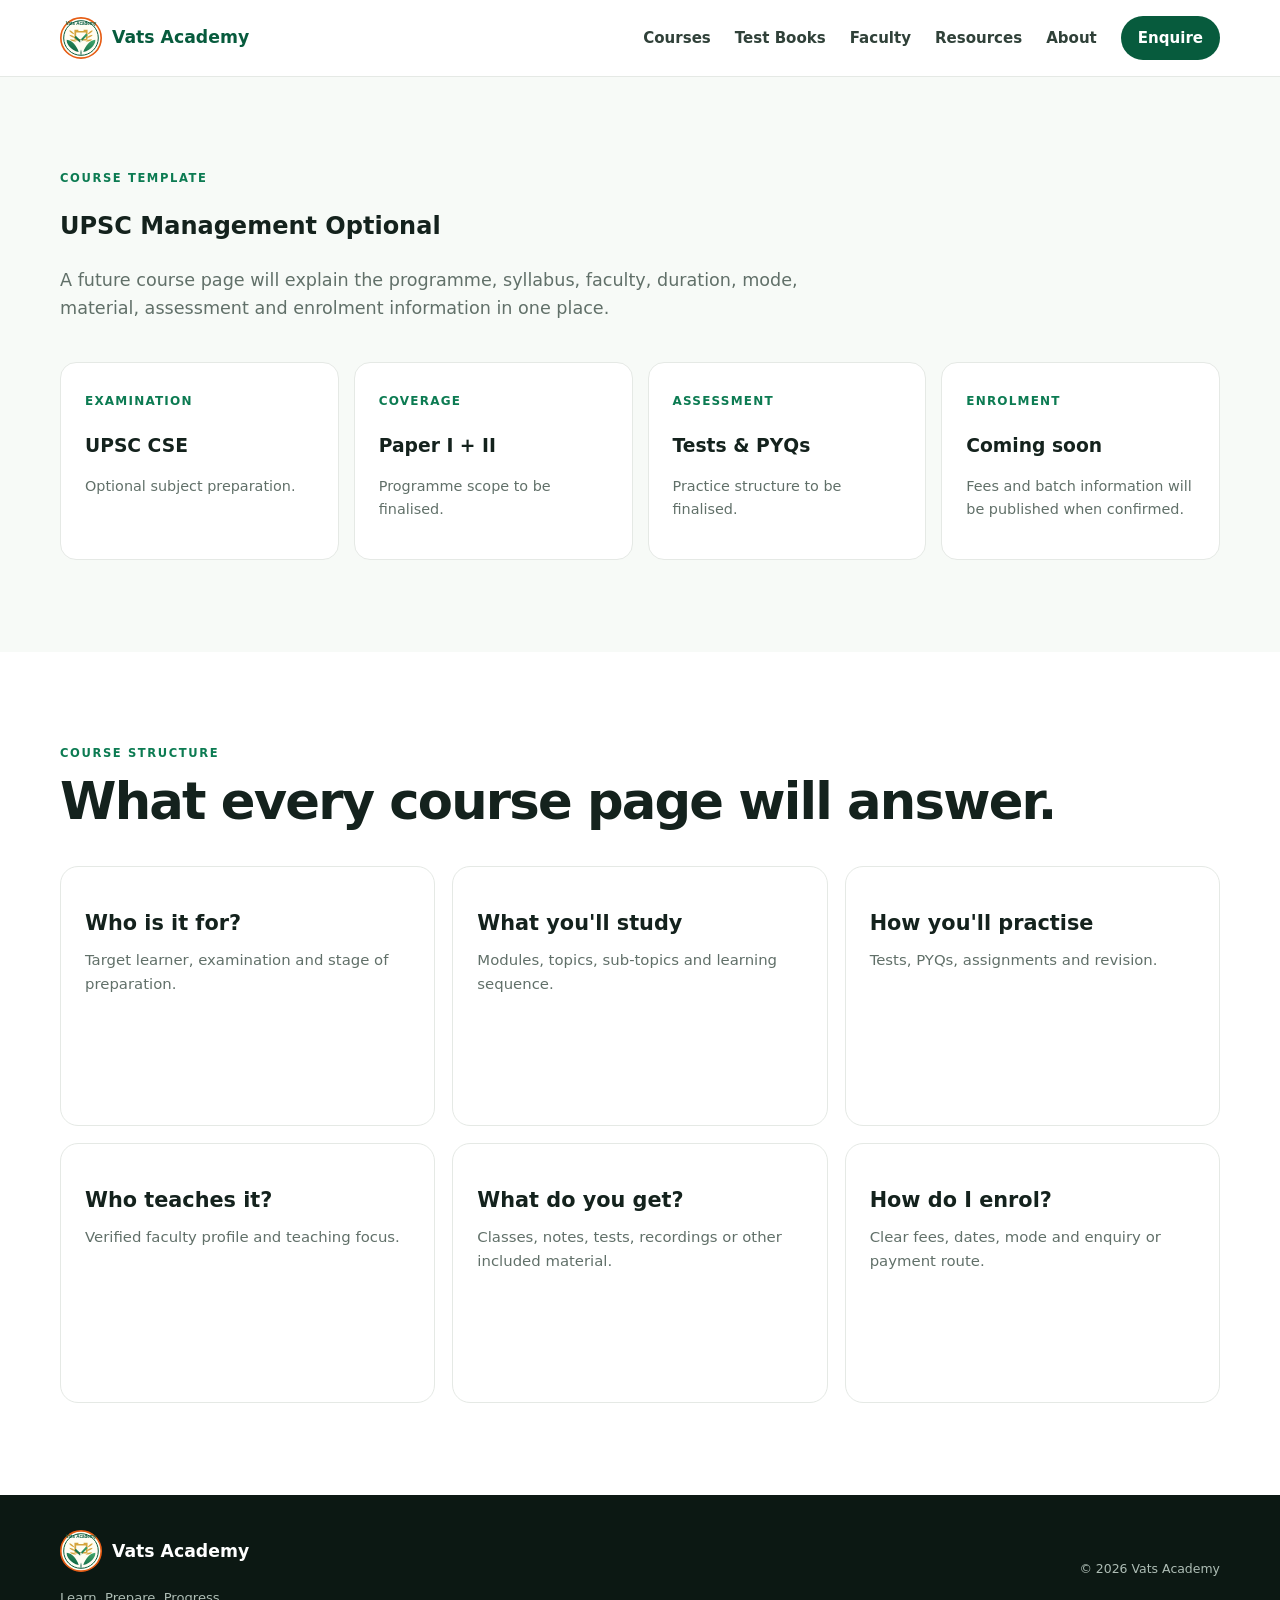
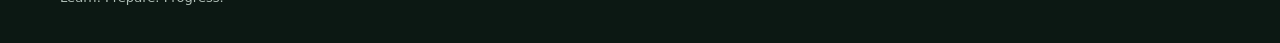
==== course.html @ e96b4181 "Add reusable course detail template" ====
<!doctype html><html lang="en"><head><meta charset="utf-8"><meta name="viewport" content="width=device-width,initial-scale=1"><meta name="description" content="Vats Academy course detail template."><title>Course | Vats Academy</title><link rel="icon" href="assets/logo.svg"><link rel="stylesheet" href="css/styles.css"></head><body><header class="site-header"><div class="container nav-wrap"><a class="brand" href="index.html"><img src="assets/logo.svg" alt="Vats Academy logo"><span>Vats Academy</span></a><nav class="nav" style="display:flex"><a href="courses.html">Courses</a><a href="tests.html">Test Books</a><a href="faculty.html">Faculty</a><a href="resources.html">Resources</a><a href="about.html">About</a><a class="nav-cta" href="contact.html">Enquire</a></nav></div></header><main><section class="section alt"><div class="container"><p class="eyebrow">Course template</p><h1>UPSC Management Optional</h1><p style="max-width:760px;color:var(--muted);font-size:1.1rem">A future course page will explain the programme, syllabus, faculty, duration, mode, material, assessment and enrolment information in one place.</p><div class="resource-grid" style="margin-top:40px"><article><span>Examination</span><h3>UPSC CSE</h3><p>Optional subject preparation.</p></article><article><span>Coverage</span><h3>Paper I + II</h3><p>Programme scope to be finalised.</p></article><article><span>Assessment</span><h3>Tests & PYQs</h3><p>Practice structure to be finalised.</p></article><article><span>Enrolment</span><h3>Coming soon</h3><p>Fees and batch information will be published when confirmed.</p></article></div></div></section><section class="section"><div class="container"><div class="section-head"><div><p class="eyebrow">Course structure</p><h2>What every course page will answer.</h2></div></div><div class="course-grid"><article class="course-card"><h3>Who is it for?</h3><p>Target learner, examination and stage of preparation.</p></article><article class="course-card"><h3>What you'll study</h3><p>Modules, topics, sub-topics and learning sequence.</p></article><article class="course-card"><h3>How you'll practise</h3><p>Tests, PYQs, assignments and revision.</p></article><article class="course-card"><h3>Who teaches it?</h3><p>Verified faculty profile and teaching focus.</p></article><article class="course-card"><h3>What do you get?</h3><p>Classes, notes, tests, recordings or other included material.</p></article><article class="course-card"><h3>How do I enrol?</h3><p>Clear fees, dates, mode and enquiry or payment route.</p></article></div></div></section></main><footer><div class="container footer-wrap"><div><a class="brand" href="index.html"><img src="assets/logo.svg" alt=""><span>Vats Academy</span></a><p>Learn. Prepare. Progress.</p></div><div><span>© 2026 Vats Academy</span></div></div></footer></body></html>
---- css/styles.css ----
:root{--green:#075b3d;--green-2:#0c7b52;--gold:#d7a83f;--cream:#fffaf0;--ink:#14221d;--muted:#617069;--line:#e5e9e5;--white:#fff;--dark:#10231c;--shadow:0 18px 50px rgba(16,35,28,.09)}*{box-sizing:border-box}html{scroll-behavior:smooth}body{margin:0;color:var(--ink);font-family:Inter,ui-sans-serif,system-ui,-apple-system,BlinkMacSystemFont,"Segoe UI",sans-serif;line-height:1.6;background:#fff}.container{width:min(1160px,calc(100% - 40px));margin:auto}.site-header{position:sticky;top:0;z-index:20;background:rgba(255,255,255,.92);backdrop-filter:blur(14px);border-bottom:1px solid var(--line)}.nav-wrap{height:76px;display:flex;align-items:center;justify-content:space-between}.brand{display:inline-flex;align-items:center;gap:10px;color:var(--green);font-weight:800;font-size:1.08rem;text-decoration:none}.brand img{width:42px;height:42px}.nav{display:flex;align-items:center;gap:24px}.nav a{color:#304139;text-decoration:none;font-size:.94rem;font-weight:600}.nav a:hover{color:var(--green)}.nav-cta{padding:10px 17px;border-radius:999px;background:var(--green);color:#fff!important}.menu-btn{display:none;border:0;background:none;font-size:1.5rem}.hero{background:radial-gradient(circle at 80% 25%,#edf8f1 0,transparent 35%),linear-gradient(180deg,#fff,#fbfdf9);padding:90px 0 85px}.hero-grid{display:grid;grid-template-columns:1.15fr .85fr;gap:70px;align-items:center}.eyebrow{text-transform:uppercase;letter-spacing:.14em;font-size:.72rem;font-weight:800;color:var(--green-2);margin:0 0 12px}.hero h1{font-size:clamp(3.3rem,7vw,6rem);line-height:.98;letter-spacing:-.055em;margin:0 0 25px}.hero h1 span{color:var(--green)}.hero-copy{font-size:1.2rem;color:var(--muted);max-width:640px}.hero-actions{display:flex;gap:12px;flex-wrap:wrap;margin:30px 0 22px}.btn{display:inline-flex;align-items:center;justify-content:center;text-decoration:none;border-radius:10px;padding:13px 20px;font-weight:800}.primary{background:var(--green);color:#fff}.secondary{border:1px solid #cbd7d0;color:var(--green);background:#fff}.hero-points{display:flex;gap:18px;flex-wrap:wrap;color:#53645c;font-size:.9rem}.hero-card{min-height:420px;border:1px solid #dfe9df;border-radius:34px;background:linear-gradient(145deg,#f9fff8,#e9f5ec);display:flex;flex-direction:column;align-items:center;justify-content:center;position:relative;overflow:hidden;box-shadow:var(--shadow)}.orbit{position:absolute;width:330px;height:330px;border:1px solid #bdd8c5;border-radius:50%}.hero-logo{width:230px;position:relative;filter:drop-shadow(0 14px 25px rgba(0,0,0,.12))}.hero-card p{position:relative;color:var(--green);font-weight:800;letter-spacing:.08em}.section{padding:92px 0}.section.alt{background:#f7faf7}.section-head{display:flex;justify-content:space-between;gap:40px;align-items:end;margin-bottom:38px}.section-head h2,.about h2,.enquire h2{font-size:clamp(2rem,4vw,3.2rem);line-height:1.05;letter-spacing:-.035em;margin:0}.section-head>p{max-width:470px;color:var(--muted);margin:0}.path-grid{display:grid;grid-template-columns:repeat(4,1fr);gap:16px}.path-card{min-height:280px;padding:26px;border-radius:18px;border:1px solid var(--line);background:#fff;display:flex;flex-direction:column;transition:.2s}.path-card:hover,.course-card:hover{transform:translateY(-3px);box-shadow:var(--shadow)}.path-no{font-size:.72rem;color:var(--gold);font-weight:900}.path-card h3{font-size:1.45rem;margin:65px 0 8px}.path-card p{color:var(--muted);font-size:.92rem;margin:0 0 20px}.path-card a{margin-top:auto;color:var(--green);font-weight:800;text-decoration:none}.filters{display:flex;gap:8px;flex-wrap:wrap;margin-bottom:25px}.filter{border:1px solid #d4ddd7;background:#fff;color:#43534c;border-radius:999px;padding:9px 14px;cursor:pointer;font-weight:700}.filter.active{background:var(--green);color:#fff;border-color:var(--green)}.course-grid{display:grid;grid-template-columns:repeat(3,1fr);gap:17px}.course-card{background:#fff;border:1px solid var(--line);border-radius:18px;padding:24px;min-height:260px;display:flex;flex-direction:column;transition:.2s}.course-card.hidden{display:none}.tag{font-size:.7rem;text-transform:uppercase;letter-spacing:.1em;font-weight:900;color:var(--green-2)}.course-card h3{font-size:1.3rem;margin:16px 0 8px}.course-card p{color:var(--muted);font-size:.93rem;margin:0}.card-foot{display:flex;justify-content:space-between;align-items:center;margin-top:auto;padding-top:22px;border-top:1px solid var(--line);font-size:.82rem}.card-foot a{color:var(--green);font-weight:800;text-decoration:none}.dark-section{background:var(--dark);color:#fff}.eyebrow.light{color:#d7e9d9}.test-grid{display:grid;grid-template-columns:1fr 1fr;gap:70px;align-items:center}.dark-section h2{font-size:clamp(2.2rem,4vw,3.6rem);line-height:1.05;letter-spacing:-.04em}.dark-section p{color:#c4d0ca;max-width:650px}.light-btn{background:#fff;color:var(--green);margin-top:18px}.test-stack{display:grid;gap:10px}.test-stack>div{display:grid;grid-template-columns:45px 1fr;column-gap:15px;padding:18px;border:1px solid rgba(255,255,255,.13);border-radius:14px;background:rgba(255,255,255,.04)}.test-stack strong{grid-row:span 2;color:var(--gold)}.test-stack span{font-weight:800}.test-stack small{color:#aebdb5}.faculty-placeholder{display:flex;align-items:center;gap:22px;border:1px dashed #cbd7d0;border-radius:20px;padding:30px;background:#fbfdfb}.avatar{width:70px;height:70px;border-radius:50%;background:#e8f2e9;color:var(--green);display:grid;place-items:center;font-weight:900}.faculty-placeholder h3{margin:0}.faculty-placeholder p{color:var(--muted);margin:4px 0 0}.resource-grid{display:grid;grid-template-columns:repeat(4,1fr);gap:15px}.resource-grid article{background:#fff;border:1px solid var(--line);border-radius:16px;padding:24px}.resource-grid span{color:var(--green-2);font-weight:900;font-size:.75rem;text-transform:uppercase;letter-spacing:.1em}.resource-grid h3{margin:18px 0 6px}.resource-grid p{color:var(--muted);font-size:.9rem}.about{background:var(--cream)}.about-grid{display:grid;grid-template-columns:1fr 1fr;gap:80px}.about-grid p{color:#53615a}.enquire{padding:70px 0}.enquire-box{border:1px solid #dce6de;border-radius:24px;padding:42px 48px;display:flex;justify-content:space-between;align-items:center;gap:30px;background:#f4faf4}.enquire-box p{color:var(--muted)}footer{background:#0c1813;color:#aebdb5;padding:35px 0}.footer-wrap{display:flex;justify-content:space-between;gap:30px;align-items:center}.footer-wrap .brand{color:#fff}.footer-wrap p{margin:7px 0 0;font-size:.82rem}.footer-wrap>div:last-child{display:flex;gap:25px;font-size:.78rem}@media(max-width:900px){.nav{display:none;position:absolute;top:76px;left:0;right:0;background:#fff;padding:18px 20px;border-bottom:1px solid var(--line);flex-direction:column;align-items:stretch}.nav.open{display:flex}.menu-btn{display:block}.hero-grid,.test-grid,.about-grid{grid-template-columns:1fr}.hero-card{min-height:300px}.path-grid{grid-template-columns:repeat(2,1fr)}.course-grid{grid-template-columns:repeat(2,1fr)}.resource-grid{grid-template-columns:repeat(2,1fr)}.section-head{display:block}.section-head>p{margin-top:16px}.enquire-box{display:block}.enquire-box .btn{margin-top:12px}}@media(max-width:600px){.container{width:min(100% - 28px,1160px)}.hero{padding:60px 0}.hero h1{font-size:3.2rem}.hero-card{min-height:260px}.path-grid,.course-grid,.resource-grid{grid-template-columns:1fr}.section{padding:65px 0}.footer-wrap,.footer-wrap>div:last-child{display:block}.footer-wrap>div:last-child span{display:block;margin-top:7px}.test-grid{gap:35px}}
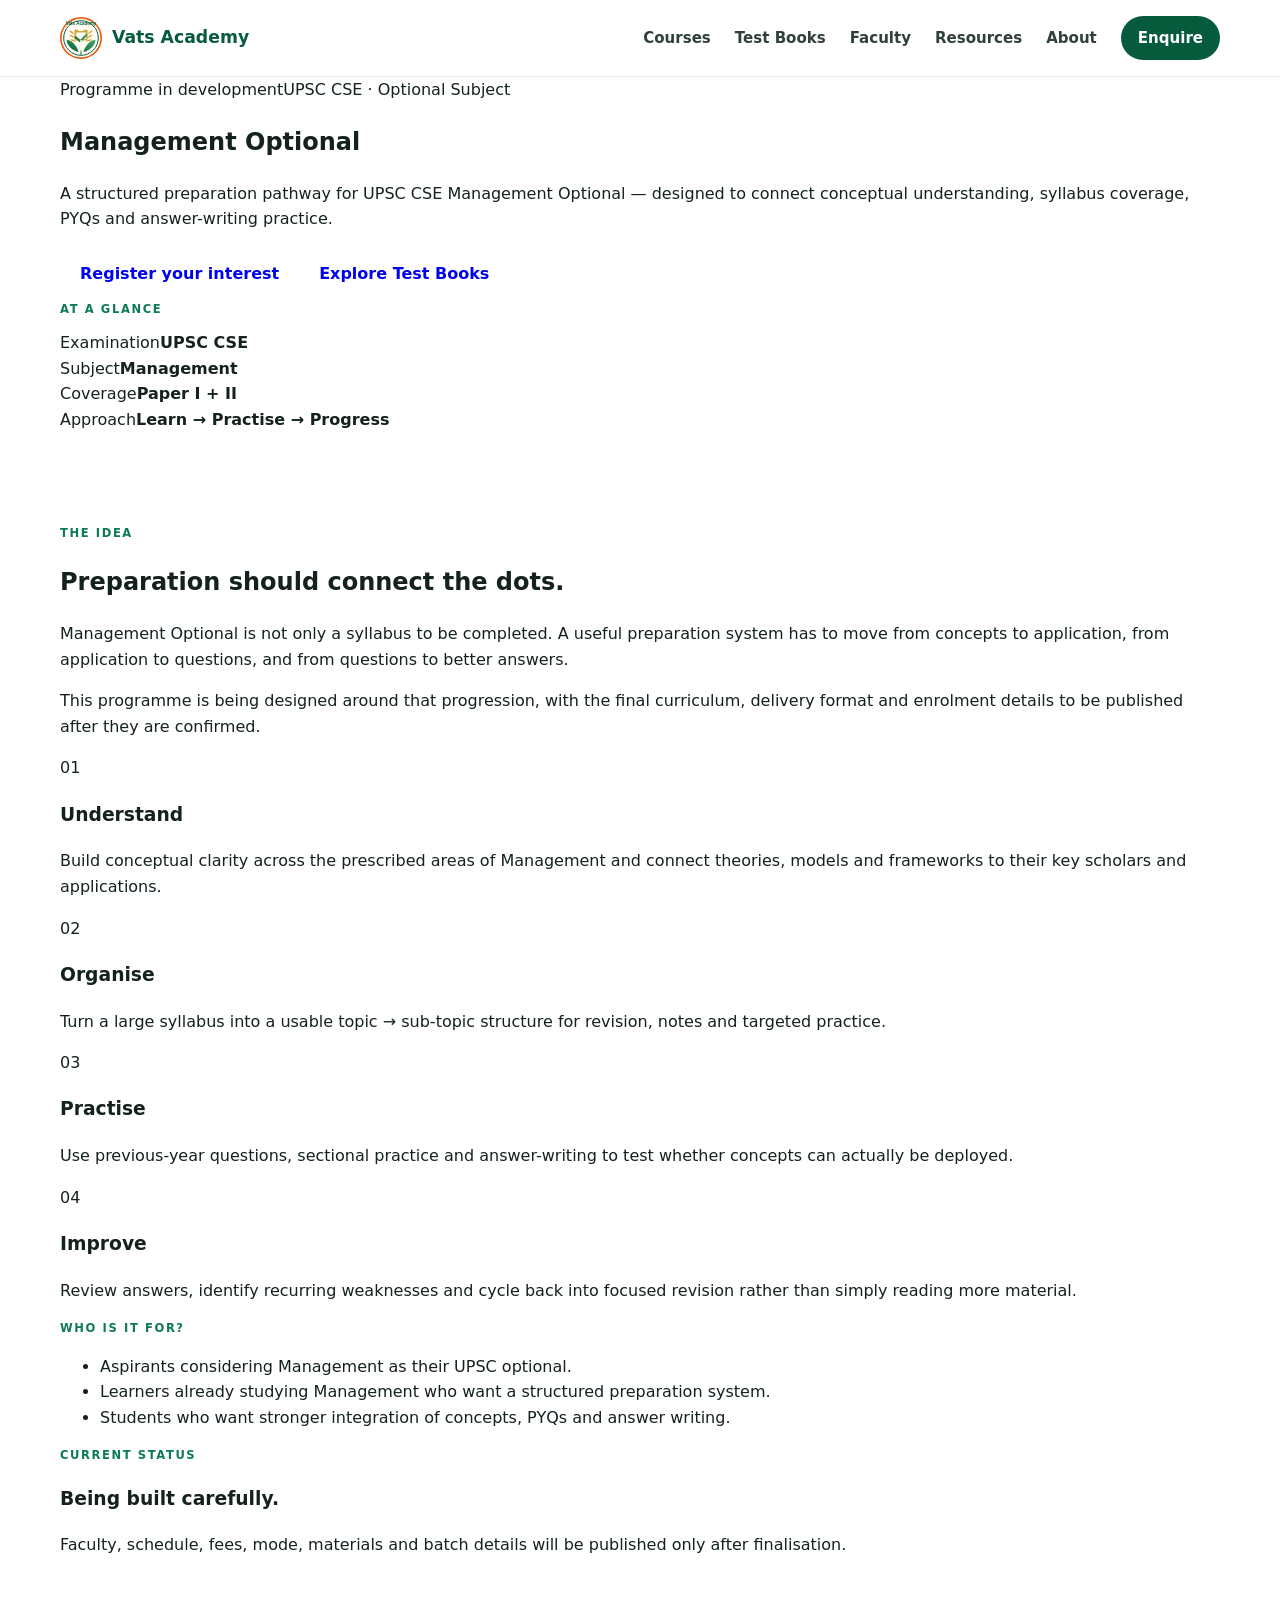
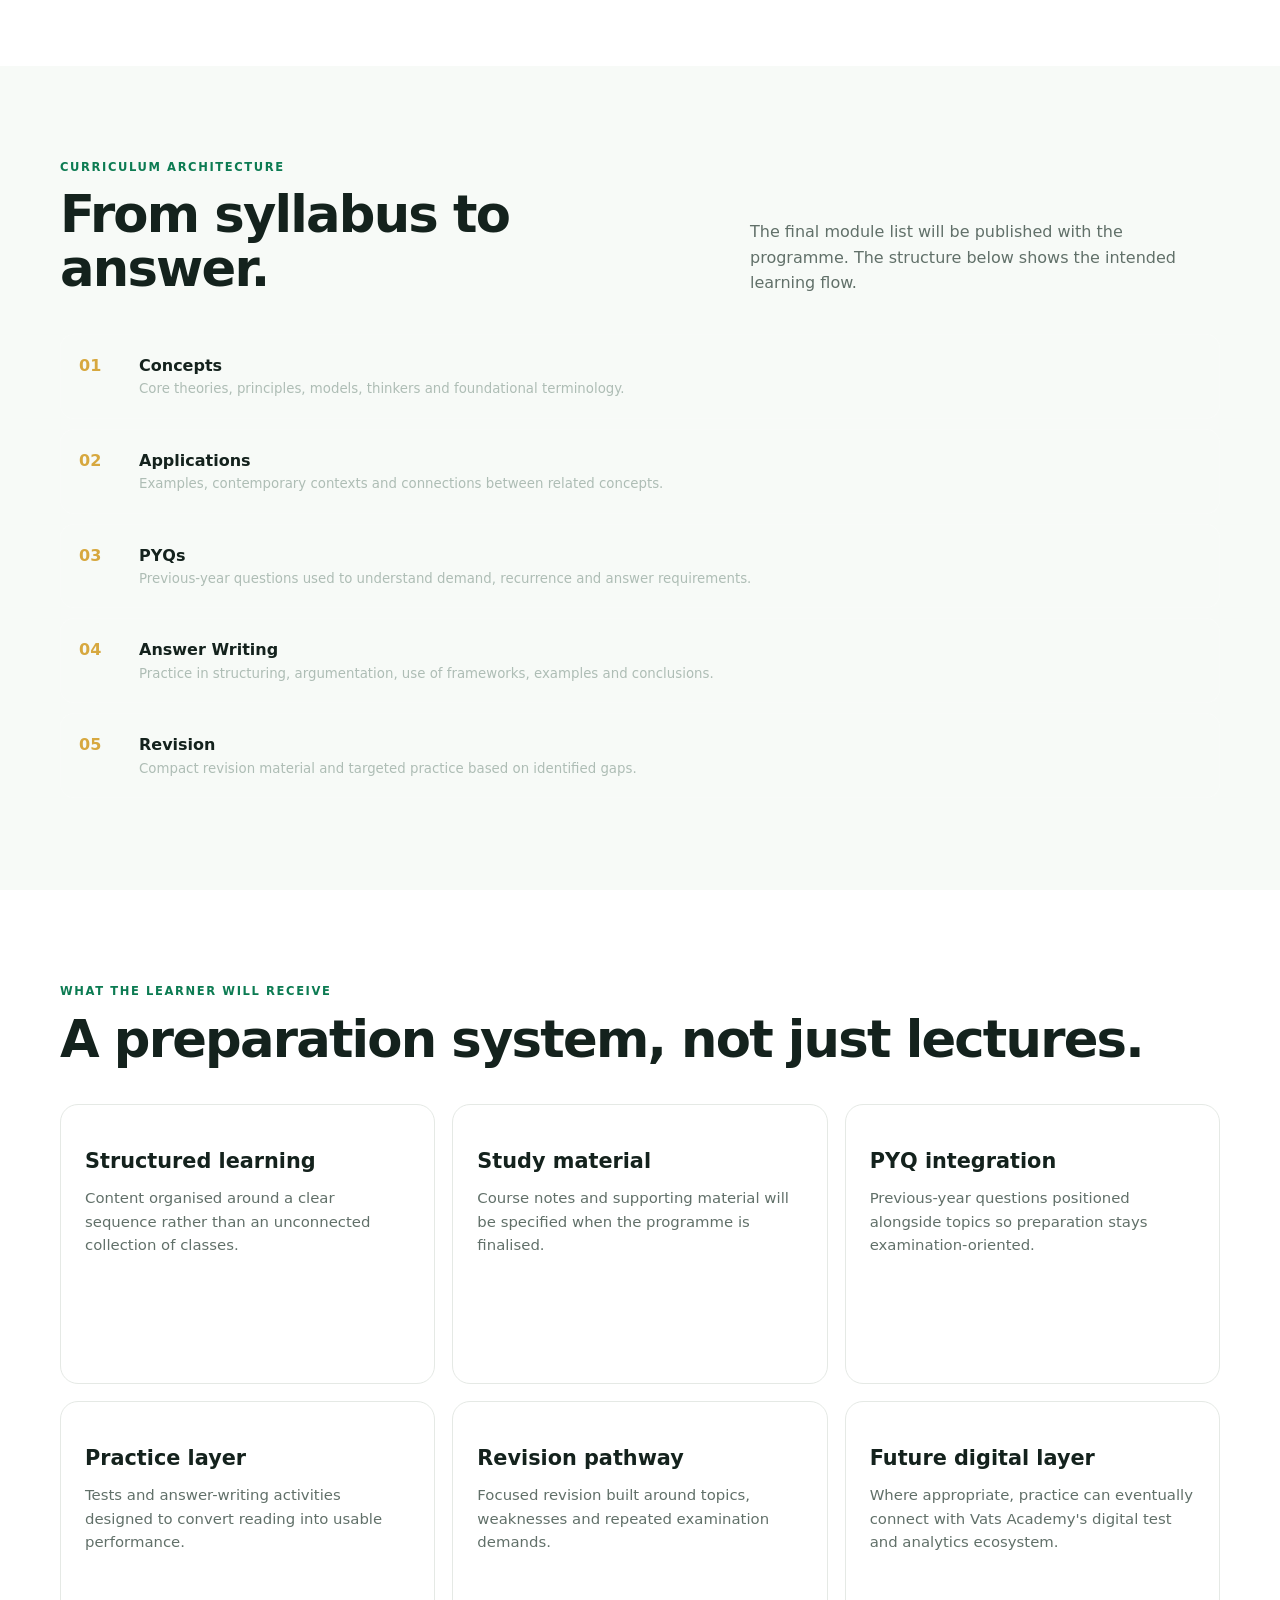
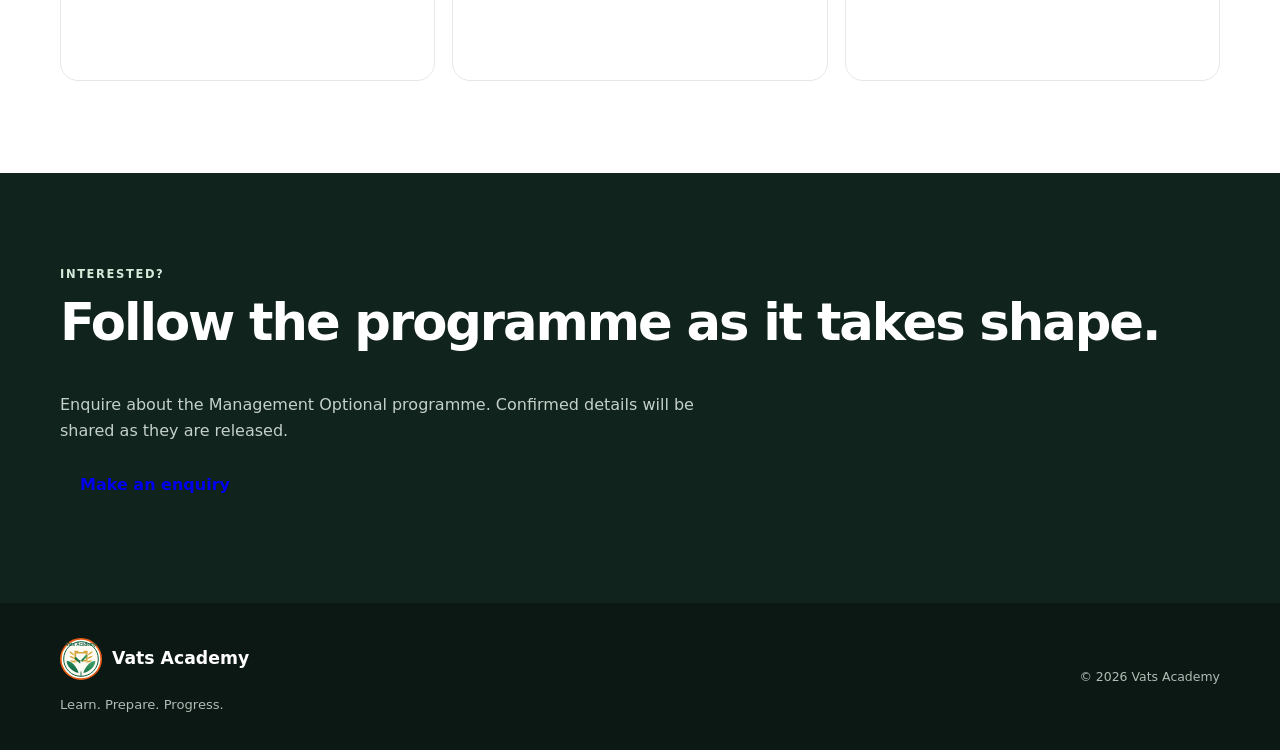
==== commit 7f5c626c: "Build polished Management Optional course product page" ====
--- a/course.html
+++ b/course.html
@@ -1 +1,85 @@
-<!doctype html><html lang="en"><head><meta charset="utf-8"><meta name="viewport" content="width=device-width,initial-scale=1"><meta name="description" content="Vats Academy course detail template."><title>Course | Vats Academy</title><link rel="icon" href="assets/logo.svg"><link rel="stylesheet" href="css/styles.css"></head><body><header class="site-header"><div class="container nav-wrap"><a class="brand" href="index.html"><img src="assets/logo.svg" alt="Vats Academy logo"><span>Vats Academy</span></a><nav class="nav" style="display:flex"><a href="courses.html">Courses</a><a href="tests.html">Test Books</a><a href="faculty.html">Faculty</a><a href="resources.html">Resources</a><a href="about.html">About</a><a class="nav-cta" href="contact.html">Enquire</a></nav></div></header><main><section class="section alt"><div class="container"><p class="eyebrow">Course template</p><h1>UPSC Management Optional</h1><p style="max-width:760px;color:var(--muted);font-size:1.1rem">A future course page will explain the programme, syllabus, faculty, duration, mode, material, assessment and enrolment information in one place.</p><div class="resource-grid" style="margin-top:40px"><article><span>Examination</span><h3>UPSC CSE</h3><p>Optional subject preparation.</p></article><article><span>Coverage</span><h3>Paper I + II</h3><p>Programme scope to be finalised.</p></article><article><span>Assessment</span><h3>Tests & PYQs</h3><p>Practice structure to be finalised.</p></article><article><span>Enrolment</span><h3>Coming soon</h3><p>Fees and batch information will be published when confirmed.</p></article></div></div></section><section class="section"><div class="container"><div class="section-head"><div><p class="eyebrow">Course structure</p><h2>What every course page will answer.</h2></div></div><div class="course-grid"><article class="course-card"><h3>Who is it for?</h3><p>Target learner, examination and stage of preparation.</p></article><article class="course-card"><h3>What you'll study</h3><p>Modules, topics, sub-topics and learning sequence.</p></article><article class="course-card"><h3>How you'll practise</h3><p>Tests, PYQs, assignments and revision.</p></article><article class="course-card"><h3>Who teaches it?</h3><p>Verified faculty profile and teaching focus.</p></article><article class="course-card"><h3>What do you get?</h3><p>Classes, notes, tests, recordings or other included material.</p></article><article class="course-card"><h3>How do I enrol?</h3><p>Clear fees, dates, mode and enquiry or payment route.</p></article></div></div></section></main><footer><div class="container footer-wrap"><div><a class="brand" href="index.html"><img src="assets/logo.svg" alt=""><span>Vats Academy</span></a><p>Learn. Prepare. Progress.</p></div><div><span>© 2026 Vats Academy</span></div></div></footer></body></html>+<!doctype html>
+<html lang="en">
+<head>
+<meta charset="utf-8">
+<meta name="viewport" content="width=device-width,initial-scale=1">
+<meta name="description" content="UPSC Management Optional course at Vats Academy.">
+<title>UPSC Management Optional | Vats Academy</title>
+<link rel="icon" href="assets/logo.svg">
+<link rel="stylesheet" href="css/styles.css">
+</head>
+<body>
+<header class="site-header"><div class="container nav-wrap">
+<a class="brand" href="index.html"><img src="assets/logo.svg" alt="Vats Academy logo"><span>Vats Academy</span></a>
+<nav class="nav" style="display:flex"><a href="courses.html">Courses</a><a href="tests.html">Test Books</a><a href="faculty.html">Faculty</a><a href="resources.html">Resources</a><a href="about.html">About</a><a class="nav-cta" href="contact.html">Enquire</a></nav>
+</div></header>
+
+<main>
+<section class="product-hero">
+<div class="container product-hero-grid">
+<div>
+<div class="product-kicker"><span class="status-pill">Programme in development</span><span>UPSC CSE · Optional Subject</span></div>
+<h1>Management Optional</h1>
+<p class="product-lead">A structured preparation pathway for UPSC CSE Management Optional — designed to connect conceptual understanding, syllabus coverage, PYQs and answer-writing practice.</p>
+<div class="product-actions"><a class="btn btn-primary" href="contact.html">Register your interest</a><a class="btn btn-ghost" href="tests.html">Explore Test Books</a></div>
+</div>
+<aside class="product-summary">
+<p class="eyebrow">At a glance</p>
+<div class="summary-row"><span>Examination</span><strong>UPSC CSE</strong></div>
+<div class="summary-row"><span>Subject</span><strong>Management</strong></div>
+<div class="summary-row"><span>Coverage</span><strong>Paper I + II</strong></div>
+<div class="summary-row"><span>Approach</span><strong>Learn → Practise → Progress</strong></div>
+</aside>
+</div>
+</section>
+
+<section class="section"><div class="container product-layout">
+<div class="product-main">
+<p class="eyebrow">The idea</p><h2>Preparation should connect the dots.</h2>
+<p>Management Optional is not only a syllabus to be completed. A useful preparation system has to move from concepts to application, from application to questions, and from questions to better answers.</p>
+<p>This programme is being designed around that progression, with the final curriculum, delivery format and enrolment details to be published after they are confirmed.</p>
+
+<div class="feature-grid">
+<article class="product-panel"><span class="panel-number">01</span><h3>Understand</h3><p>Build conceptual clarity across the prescribed areas of Management and connect theories, models and frameworks to their key scholars and applications.</p></article>
+<article class="product-panel"><span class="panel-number">02</span><h3>Organise</h3><p>Turn a large syllabus into a usable topic → sub-topic structure for revision, notes and targeted practice.</p></article>
+<article class="product-panel"><span class="panel-number">03</span><h3>Practise</h3><p>Use previous-year questions, sectional practice and answer-writing to test whether concepts can actually be deployed.</p></article>
+<article class="product-panel"><span class="panel-number">04</span><h3>Improve</h3><p>Review answers, identify recurring weaknesses and cycle back into focused revision rather than simply reading more material.</p></article>
+</div>
+</div>
+<aside class="product-side">
+<div class="side-card"><p class="eyebrow">Who is it for?</p><ul class="check-list"><li>Aspirants considering Management as their UPSC optional.</li><li>Learners already studying Management who want a structured preparation system.</li><li>Students who want stronger integration of concepts, PYQs and answer writing.</li></ul></div>
+<div class="side-card"><p class="eyebrow">Current status</p><h3>Being built carefully.</h3><p>Faculty, schedule, fees, mode, materials and batch details will be published only after finalisation.</p></div>
+</aside>
+</div></section>
+
+<section class="section alt"><div class="container">
+<div class="section-head"><div><p class="eyebrow">Curriculum architecture</p><h2>From syllabus to answer.</h2></div><p>The final module list will be published with the programme. The structure below shows the intended learning flow.</p></div>
+<div class="test-stack">
+<div><strong>01</strong><span>Concepts</span><small>Core theories, principles, models, thinkers and foundational terminology.</small></div>
+<div><strong>02</strong><span>Applications</span><small>Examples, contemporary contexts and connections between related concepts.</small></div>
+<div><strong>03</strong><span>PYQs</span><small>Previous-year questions used to understand demand, recurrence and answer requirements.</small></div>
+<div><strong>04</strong><span>Answer Writing</span><small>Practice in structuring, argumentation, use of frameworks, examples and conclusions.</small></div>
+<div><strong>05</strong><span>Revision</span><small>Compact revision material and targeted practice based on identified gaps.</small></div>
+</div>
+</div></section>
+
+<section class="section"><div class="container">
+<div class="section-head"><div><p class="eyebrow">What the learner will receive</p><h2>A preparation system, not just lectures.</h2></div></div>
+<div class="course-grid">
+<article class="course-card"><h3>Structured learning</h3><p>Content organised around a clear sequence rather than an unconnected collection of classes.</p></article>
+<article class="course-card"><h3>Study material</h3><p>Course notes and supporting material will be specified when the programme is finalised.</p></article>
+<article class="course-card"><h3>PYQ integration</h3><p>Previous-year questions positioned alongside topics so preparation stays examination-oriented.</p></article>
+<article class="course-card"><h3>Practice layer</h3><p>Tests and answer-writing activities designed to convert reading into usable performance.</p></article>
+<article class="course-card"><h3>Revision pathway</h3><p>Focused revision built around topics, weaknesses and repeated examination demands.</p></article>
+<article class="course-card"><h3>Future digital layer</h3><p>Where appropriate, practice can eventually connect with Vats Academy's digital test and analytics ecosystem.</p></article>
+</div>
+</div></section>
+
+<section class="section dark-section"><div class="container cta-band">
+<div><p class="eyebrow light">Interested?</p><h2>Follow the programme as it takes shape.</h2><p>Enquire about the Management Optional programme. Confirmed details will be shared as they are released.</p></div>
+<a class="btn btn-light" href="contact.html">Make an enquiry</a>
+</div></section>
+</main>
+<footer><div class="container footer-wrap"><div><a class="brand" href="index.html"><img src="assets/logo.svg" alt=""><span>Vats Academy</span></a><p>Learn. Prepare. Progress.</p></div><div><span>© 2026 Vats Academy</span></div></div></footer>
+<script src="js/app.js"></script>
+</body></html>
--- a/css/styles.css
+++ b/css/styles.css
@@ -1 +1 @@
-:root{--green:#075b3d;--green-2:#0c7b52;--gold:#d7a83f;--cream:#fffaf0;--ink:#14221d;--muted:#617069;--line:#e5e9e5;--white:#fff;--dark:#10231c;--shadow:0 18px 50px rgba(16,35,28,.09)}*{box-sizing:border-box}html{scroll-behavior:smooth}body{margin:0;color:var(--ink);font-family:Inter,ui-sans-serif,system-ui,-apple-system,BlinkMacSystemFont,"Segoe UI",sans-serif;line-height:1.6;background:#fff}.container{width:min(1160px,calc(100% - 40px));margin:auto}.site-header{position:sticky;top:0;z-index:20;background:rgba(255,255,255,.92);backdrop-filter:blur(14px);border-bottom:1px solid var(--line)}.nav-wrap{height:76px;display:flex;align-items:center;justify-content:space-between}.brand{display:inline-flex;align-items:center;gap:10px;color:var(--green);font-weight:800;font-size:1.08rem;text-decoration:none}.brand img{width:42px;height:42px}.nav{display:flex;align-items:center;gap:24px}.nav a{color:#304139;text-decoration:none;font-size:.94rem;font-weight:600}.nav a:hover{color:var(--green)}.nav-cta{padding:10px 17px;border-radius:999px;background:var(--green);color:#fff!important}.menu-btn{display:none;border:0;background:none;font-size:1.5rem}.hero{background:radial-gradient(circle at 80% 25%,#edf8f1 0,transparent 35%),linear-gradient(180deg,#fff,#fbfdf9);padding:90px 0 85px}.hero-grid{display:grid;grid-template-columns:1.15fr .85fr;gap:70px;align-items:center}.eyebrow{text-transform:uppercase;letter-spacing:.14em;font-size:.72rem;font-weight:800;color:var(--green-2);margin:0 0 12px}.hero h1{font-size:clamp(3.3rem,7vw,6rem);line-height:.98;letter-spacing:-.055em;margin:0 0 25px}.hero h1 span{color:var(--green)}.hero-copy{font-size:1.2rem;color:var(--muted);max-width:640px}.hero-actions{display:flex;gap:12px;flex-wrap:wrap;margin:30px 0 22px}.btn{display:inline-flex;align-items:center;justify-content:center;text-decoration:none;border-radius:10px;padding:13px 20px;font-weight:800}.primary{background:var(--green);color:#fff}.secondary{border:1px solid #cbd7d0;color:var(--green);background:#fff}.hero-points{display:flex;gap:18px;flex-wrap:wrap;color:#53645c;font-size:.9rem}.hero-card{min-height:420px;border:1px solid #dfe9df;border-radius:34px;background:linear-gradient(145deg,#f9fff8,#e9f5ec);display:flex;flex-direction:column;align-items:center;justify-content:center;position:relative;overflow:hidden;box-shadow:var(--shadow)}.orbit{position:absolute;width:330px;height:330px;border:1px solid #bdd8c5;border-radius:50%}.hero-logo{width:230px;position:relative;filter:drop-shadow(0 14px 25px rgba(0,0,0,.12))}.hero-card p{position:relative;color:var(--green);font-weight:800;letter-spacing:.08em}.section{padding:92px 0}.section.alt{background:#f7faf7}.section-head{display:flex;justify-content:space-between;gap:40px;align-items:end;margin-bottom:38px}.section-head h2,.about h2,.enquire h2{font-size:clamp(2rem,4vw,3.2rem);line-height:1.05;letter-spacing:-.035em;margin:0}.section-head>p{max-width:470px;color:var(--muted);margin:0}.path-grid{display:grid;grid-template-columns:repeat(4,1fr);gap:16px}.path-card{min-height:280px;padding:26px;border-radius:18px;border:1px solid var(--line);background:#fff;display:flex;flex-direction:column;transition:.2s}.path-card:hover,.course-card:hover{transform:translateY(-3px);box-shadow:var(--shadow)}.path-no{font-size:.72rem;color:var(--gold);font-weight:900}.path-card h3{font-size:1.45rem;margin:65px 0 8px}.path-card p{color:var(--muted);font-size:.92rem;margin:0 0 20px}.path-card a{margin-top:auto;color:var(--green);font-weight:800;text-decoration:none}.filters{display:flex;gap:8px;flex-wrap:wrap;margin-bottom:25px}.filter{border:1px solid #d4ddd7;background:#fff;color:#43534c;border-radius:999px;padding:9px 14px;cursor:pointer;font-weight:700}.filter.active{background:var(--green);color:#fff;border-color:var(--green)}.course-grid{display:grid;grid-template-columns:repeat(3,1fr);gap:17px}.course-card{background:#fff;border:1px solid var(--line);border-radius:18px;padding:24px;min-height:260px;display:flex;flex-direction:column;transition:.2s}.course-card.hidden{display:none}.tag{font-size:.7rem;text-transform:uppercase;letter-spacing:.1em;font-weight:900;color:var(--green-2)}.course-card h3{font-size:1.3rem;margin:16px 0 8px}.course-card p{color:var(--muted);font-size:.93rem;margin:0}.card-foot{display:flex;justify-content:space-between;align-items:center;margin-top:auto;padding-top:22px;border-top:1px solid var(--line);font-size:.82rem}.card-foot a{color:var(--green);font-weight:800;text-decoration:none}.dark-section{background:var(--dark);color:#fff}.eyebrow.light{color:#d7e9d9}.test-grid{display:grid;grid-template-columns:1fr 1fr;gap:70px;align-items:center}.dark-section h2{font-size:clamp(2.2rem,4vw,3.6rem);line-height:1.05;letter-spacing:-.04em}.dark-section p{color:#c4d0ca;max-width:650px}.light-btn{background:#fff;color:var(--green);margin-top:18px}.test-stack{display:grid;gap:10px}.test-stack>div{display:grid;grid-template-columns:45px 1fr;column-gap:15px;padding:18px;border:1px solid rgba(255,255,255,.13);border-radius:14px;background:rgba(255,255,255,.04)}.test-stack strong{grid-row:span 2;color:var(--gold)}.test-stack span{font-weight:800}.test-stack small{color:#aebdb5}.faculty-placeholder{display:flex;align-items:center;gap:22px;border:1px dashed #cbd7d0;border-radius:20px;padding:30px;background:#fbfdfb}.avatar{width:70px;height:70px;border-radius:50%;background:#e8f2e9;color:var(--green);display:grid;place-items:center;font-weight:900}.faculty-placeholder h3{margin:0}.faculty-placeholder p{color:var(--muted);margin:4px 0 0}.resource-grid{display:grid;grid-template-columns:repeat(4,1fr);gap:15px}.resource-grid article{background:#fff;border:1px solid var(--line);border-radius:16px;padding:24px}.resource-grid span{color:var(--green-2);font-weight:900;font-size:.75rem;text-transform:uppercase;letter-spacing:.1em}.resource-grid h3{margin:18px 0 6px}.resource-grid p{color:var(--muted);font-size:.9rem}.about{background:var(--cream)}.about-grid{display:grid;grid-template-columns:1fr 1fr;gap:80px}.about-grid p{color:#53615a}.enquire{padding:70px 0}.enquire-box{border:1px solid #dce6de;border-radius:24px;padding:42px 48px;display:flex;justify-content:space-between;align-items:center;gap:30px;background:#f4faf4}.enquire-box p{color:var(--muted)}footer{background:#0c1813;color:#aebdb5;padding:35px 0}.footer-wrap{display:flex;justify-content:space-between;gap:30px;align-items:center}.footer-wrap .brand{color:#fff}.footer-wrap p{margin:7px 0 0;font-size:.82rem}.footer-wrap>div:last-child{display:flex;gap:25px;font-size:.78rem}@media(max-width:900px){.nav{display:none;position:absolute;top:76px;left:0;right:0;background:#fff;padding:18px 20px;border-bottom:1px solid var(--line);flex-direction:column;align-items:stretch}.nav.open{display:flex}.menu-btn{display:block}.hero-grid,.test-grid,.about-grid{grid-template-columns:1fr}.hero-card{min-height:300px}.path-grid{grid-template-columns:repeat(2,1fr)}.course-grid{grid-template-columns:repeat(2,1fr)}.resource-grid{grid-template-columns:repeat(2,1fr)}.section-head{display:block}.section-head>p{margin-top:16px}.enquire-box{display:block}.enquire-box .btn{margin-top:12px}}@media(max-width:600px){.container{width:min(100% - 28px,1160px)}.hero{padding:60px 0}.hero h1{font-size:3.2rem}.hero-card{min-height:260px}.path-grid,.course-grid,.resource-grid{grid-template-columns:1fr}.section{padding:65px 0}.footer-wrap,.footer-wrap>div:last-child{display:block}.footer-wrap>div:last-child span{display:block;margin-top:7px}.test-grid{gap:35px}}
+:root{--green:#075b3d;--green-2:#0c7b52;--gold:#d7a83f;--cream:#fffaf0;--ink:#14221d;--muted:#617069;--line:#e5e9e5;--white:#fff;--dark:#10231c;--shadow:0 18px 50px rgba(16,35,28,.09)}*{box-sizing:border-box}html{scroll-behavior:smooth}body{margin:0;color:var(--ink);font-family:Inter,ui-sans-serif,system-ui,-apple-system,BlinkMacSystemFont,"Segoe UI",sans-serif;line-height:1.6;background:#fff}a{transition:.2s ease}.container{width:min(1160px,calc(100% - 40px));margin:auto}.site-header{position:sticky;top:0;z-index:20;background:rgba(255,255,255,.94);backdrop-filter:blur(14px);border-bottom:1px solid var(--line)}.nav-wrap{height:76px;display:flex;align-items:center;justify-content:space-between}.brand{display:inline-flex;align-items:center;gap:10px;color:var(--green);font-weight:800;font-size:1.08rem;text-decoration:none}.brand img{width:42px;height:42px}.nav{display:flex;align-items:center;gap:24px}.nav a{color:#304139;text-decoration:none;font-size:.94rem;font-weight:600}.nav a:hover{color:var(--green)}.nav-cta{padding:10px 17px;border-radius:999px;background:var(--green);color:#fff!important}.menu-btn{display:none;border:0;background:none;font-size:1.5rem}.hero{background:radial-gradient(circle at 80% 25%,#edf8f1 0,transparent 35%),linear-gradient(180deg,#fff,#fbfdf9);padding:90px 0 85px}.hero-home{min-height:680px;display:flex;align-items:center}.hero-grid{display:grid;grid-template-columns:1.04fr .96fr;gap:70px;align-items:center}.hero-kicker{display:flex;align-items:center;gap:9px;text-transform:uppercase;letter-spacing:.13em;font-size:.72rem;font-weight:900;color:var(--green-2);margin-bottom:22px}.hero-kicker span{width:30px;height:2px;background:var(--gold);display:block}.hero h1{font-size:clamp(3.25rem,6.3vw,5.65rem);line-height:.98;letter-spacing:-.06em;margin:0 0 26px}.hero h1 em{font-style:normal;color:var(--green)}.hero-copy{font-size:1.13rem;color:var(--muted);max-width:650px;margin:0}.hero-actions{display:flex;gap:25px;align-items:center;flex-wrap:wrap;margin:32px 0 34px}.btn{display:inline-flex;align-items:center;justify-content:center;gap:9px;text-decoration:none;border-radius:10px;padding:13px 20px;font-weight:800}.btn:hover{transform:translateY(-2px)}.primary{background:var(--green);color:#fff;box-shadow:0 8px 20px rgba(7,91,61,.14)}.secondary{border:1px solid #cbd7d0;color:var(--green);background:#fff}.text-link{color:var(--green);font-weight:800;text-decoration:none}.text-link:hover{text-decoration:underline}.hero-proof{display:flex;gap:0;border-top:1px solid var(--line);padding-top:20px;max-width:560px}.hero-proof div{display:flex;align-items:center;gap:10px;padding-right:28px;margin-right:28px;border-right:1px solid var(--line)}.hero-proof div:last-child{border:0}.hero-proof strong{color:var(--gold);font-size:.75rem}.hero-proof span{font-size:.84rem;font-weight:750;color:#53645c}.hero-visual{position:relative;min-height:490px;display:flex;align-items:center;justify-content:center}.hero-card{width:min(430px,100%);height:430px;border:1px solid #d9e6dc;border-radius:42% 42% 38% 38%;background:linear-gradient(145deg,#fbfffa,#e6f3e9);display:flex;flex-direction:column;align-items:center;justify-content:center;position:relative;overflow:hidden;box-shadow:var(--shadow)}.hero-ring{position:absolute;border:1px solid #bdd8c5;border-radius:50%}.ring-one{width:360px;height:360px}.ring-two{width:265px;height:265px;border-color:#d0e2d4}.hero-logo{width:205px;position:relative;filter:drop-shadow(0 14px 25px rgba(0,0,0,.12))}.hero-motto{position:relative;color:var(--green);font-weight:900;letter-spacing:.08em;font-size:.82rem;margin-top:18px}.hero-motto span{color:var(--gold);padding:0 5px}.floating-note{position:absolute;background:#fff;border:1px solid #dfe8e1;border-radius:14px;padding:13px 16px;box-shadow:0 12px 30px rgba(16,35,28,.1);display:flex;flex-direction:column}.floating-note strong{font-size:.82rem;color:var(--green)}.floating-note span{font-size:.7rem;color:var(--muted)}.note-one{left:0;top:65px}.note-two{right:0;bottom:55px}.section{padding:92px 0}.section.alt{background:#f7faf7}.section-head{display:flex;justify-content:space-between;gap:40px;align-items:end;margin-bottom:38px}.section-head h2,.about h2,.enquire h2{font-size:clamp(2rem,4vw,3.2rem);line-height:1.05;letter-spacing:-.035em;margin:0}.section-head>p{max-width:470px;color:var(--muted);margin:0}.eyebrow{text-transform:uppercase;letter-spacing:.14em;font-size:.72rem;font-weight:800;color:var(--green-2);margin:0 0 12px}.page-hero{padding:100px 0 90px;background:radial-gradient(circle at 85% 20%,#edf8f1 0,transparent 34%),linear-gradient(180deg,#fff,#f8fbf8);border-bottom:1px solid var(--line)}.page-hero h1{font-size:clamp(3rem,6vw,5.2rem);line-height:1;letter-spacing:-.055em;margin:0 0 22px}.page-hero h1 span{color:var(--green)}.page-hero>div>p:last-child{max-width:700px;color:var(--muted);font-size:1.08rem;margin:0}.page-hero-dark{background:var(--dark);color:#fff;border:0}.page-hero-dark>div>p:last-child{color:#c4d0ca}.catalogue-intro{display:flex;justify-content:space-between;gap:50px;align-items:end;margin-bottom:38px}.catalogue-intro h2{font-size:clamp(2rem,4vw,3.2rem);line-height:1.05;letter-spacing:-.035em;margin:0}.catalogue-intro>p{max-width:500px;color:var(--muted);margin:0}.path-grid{display:grid;grid-template-columns:repeat(4,1fr);gap:16px}.path-card{min-height:280px;padding:26px;border-radius:18px;border:1px solid var(--line);background:#fff;display:flex;flex-direction:column;transition:.2s}.path-card:hover,.course-card:hover,.resource-grid article:hover{transform:translateY(-3px);box-shadow:var(--shadow)}.path-no{font-size:.72rem;color:var(--gold);font-weight:900}.path-card h3{font-size:1.45rem;margin:65px 0 8px}.path-card p{color:var(--muted);font-size:.92rem;margin:0 0 20px}.path-card a{margin-top:auto;color:var(--green);font-weight:800;text-decoration:none}.path-card a span{margin-left:5px}.featured-path{background:linear-gradient(145deg,#f1f8f2,#fff)!important;border-color:#cfe1d3}.course-grid{display:grid;grid-template-columns:repeat(3,1fr);gap:17px}.course-card{background:#fff;border:1px solid var(--line);border-radius:18px;padding:24px;min-height:280px;display:flex;flex-direction:column;transition:.2s}.course-card.hidden{display:none}.course-index{font-size:.68rem;letter-spacing:.1em;color:#91a098;font-weight:800;margin-bottom:22px}.tag{font-size:.7rem;text-transform:uppercase;letter-spacing:.1em;font-weight:900;color:var(--green-2)}.course-card h3{font-size:1.3rem;margin:16px 0 8px}.course-card p{color:var(--muted);font-size:.93rem;margin:0}.course-featured{border-color:#bfd5c5;box-shadow:0 10px 30px rgba(7,91,61,.06)}.card-foot{display:flex;justify-content:space-between;align-items:center;margin-top:auto;padding-top:22px;border-top:1px solid var(--line);font-size:.82rem}.card-foot a,.card-link{color:var(--green);font-weight:800;text-decoration:none}.card-link{display:inline-block;margin-top:18px}.split-banner{display:grid;grid-template-columns:1fr 1fr;gap:80px;align-items:center}.split-banner h2{font-size:clamp(2.3rem,4vw,3.6rem);line-height:1.04;letter-spacing:-.04em;margin:0}.split-banner p{color:#c4d0ca;max-width:600px}.test-stack{display:grid;gap:10px}.test-stack>div{display:grid;grid-template-columns:45px 1fr;column-gap:15px;padding:18px;border:1px solid rgba(255,255,255,.13);border-radius:14px;background:rgba(255,255,255,.04)}.test-stack strong{grid-row:span 2;color:var(--gold)}.test-stack span{font-weight:800}.test-stack small{color:#aebdb5}.test-stack-light>div{border-color:var(--line);background:#fff}.test-stack-light span{color:var(--ink)}.test-stack-light small{color:var(--muted)}.test-stack-light strong{color:var(--gold)}.dark-section{background:var(--dark);color:#fff}.practice-section{padding-top:105px;padding-bottom:105px}.eyebrow.light{color:#d7e9d9}.test-grid{display:grid;grid-template-columns:1fr 1fr;gap:70px;align-items:center}.dark-section h2{font-size:clamp(2.2rem,4vw,3.6rem);line-height:1.05;letter-spacing:-.04em;margin-top:0}.dark-section h2 span{color:#dcebdd}.dark-section p{color:#c4d0ca;max-width:650px}.light-btn{background:#fff;color:var(--green);margin-top:18px}.philosophy-section{padding-top:105px;padding-bottom:105px}.philosophy-grid{display:grid;grid-template-columns:1fr 1fr;gap:100px;align-items:start}.philosophy-grid h2{font-size:clamp(2.5rem,5vw,4rem);line-height:1;letter-spacing:-.045em;margin:0}.philosophy-list{border-top:1px solid var(--line)}.philosophy-list>div{display:grid;grid-template-columns:55px 1fr;gap:20px;padding:25px 0;border-bottom:1px solid var(--line)}.philosophy-list>div>span{color:var(--gold);font-weight:900;font-size:.78rem}.philosophy-list h3{margin:0 0 4px;font-size:1.15rem}.philosophy-list p{margin:0;color:var(--muted);font-size:.92rem}.resource-strip{background:#f7faf7}.resource-strip-top{display:flex;align-items:end;justify-content:space-between;margin-bottom:35px}.resource-strip-top h2{font-size:clamp(2rem,4vw,3.1rem);line-height:1.05;letter-spacing:-.035em;margin:0}.resource-grid{display:grid;grid-template-columns:repeat(4,1fr);gap:15px}.resource-grid article{background:#fff;border:1px solid var(--line);border-radius:16px;padding:24px;transition:.2s}.resource-grid span{color:var(--green-2);font-weight:900;font-size:.75rem;text-transform:uppercase;letter-spacing:.1em}.resource-grid h3{margin:18px 0 6px}.resource-grid p{color:var(--muted);font-size:.9rem}.about-home{background:var(--cream);padding-top:90px;padding-bottom:90px}.about-home-box{display:grid;grid-template-columns:1fr 1fr;gap:80px;align-items:center}.about-home-box h2{font-size:clamp(2.4rem,4.5vw,3.7rem);line-height:1;letter-spacing:-.045em;margin:0}.about-home-box p{color:#53615a;font-size:1.03rem;max-width:590px}.enquire{padding:70px 0}.enquire-box{border:1px solid #dce6de;border-radius:24px;padding:42px 48px;display:flex;justify-content:space-between;align-items:center;gap:30px;background:#f4faf4}.enquire-box p{color:var(--muted)}footer{background:#0c1813;color:#aebdb5;padding:35px 0}.footer-wrap{display:flex;justify-content:space-between;gap:30px;align-items:center}.footer-wrap .brand{color:#fff}.footer-wrap p{margin:7px 0 0;font-size:.82rem}.footer-wrap>div:last-child{display:flex;gap:25px;font-size:.78rem}@media(max-width:900px){.nav{display:none;position:absolute;top:76px;left:0;right:0;background:#fff;padding:18px 20px;border-bottom:1px solid var(--line);flex-direction:column;align-items:stretch}.nav.open{display:flex}.menu-btn{display:block}.hero-grid,.test-grid,.about-grid,.about-home-box,.philosophy-grid,.split-banner{grid-template-columns:1fr}.hero-home{padding-top:60px}.hero-visual{min-height:390px}.hero-card{height:350px}.path-grid{grid-template-columns:repeat(2,1fr)}.course-grid{grid-template-columns:repeat(2,1fr)}.resource-grid{grid-template-columns:repeat(2,1fr)}.section-head,.catalogue-intro{display:block}.section-head>p,.catalogue-intro>p{margin-top:16px}.enquire-box{display:block}.enquire-box .btn{margin-top:12px}.about-home-box{gap:35px}.philosophy-grid{gap:45px}.split-banner{gap:30px}}@media(max-width:600px){.container{width:min(100% - 28px,1160px)}.hero{padding:55px 0}.hero h1{font-size:3.15rem}.hero-copy{font-size:1rem}.hero-actions{gap:17px}.hero-proof{justify-content:space-between}.hero-proof div{padding-right:12px;margin-right:12px}.hero-proof span{font-size:.76rem}.hero-visual{min-height:310px}.hero-card{height:280px;border-radius:34% 34% 30% 30%}.hero-logo{width:145px}.ring-one{width:240px;height:240px}.ring-two{width:185px;height:185px}.floating-note{padding:9px 11px}.note-one{left:-3px;top:28px}.note-two{right:-3px;bottom:15px}.page-hero{padding:70px 0}.page-hero h1{font-size:3.1rem}.section{padding:65px 0}.path-grid,.course-grid,.resource-grid{grid-template-columns:1fr}.path-card{min-height:245px}.path-card h3{margin-top:45px}.test-grid{gap:35px}.practice-section,.philosophy-section{padding-top:70px;padding-bottom:70px}.resource-strip-top{display:block}.resource-strip-top .text-link{display:inline-block;margin-top:16px}.about-home{padding-top:65px;padding-bottom:65px}.footer-wrap,.footer-wrap>div:last-child{display:block}.footer-wrap>div:last-child span{display:block;margin-top:7px}}
